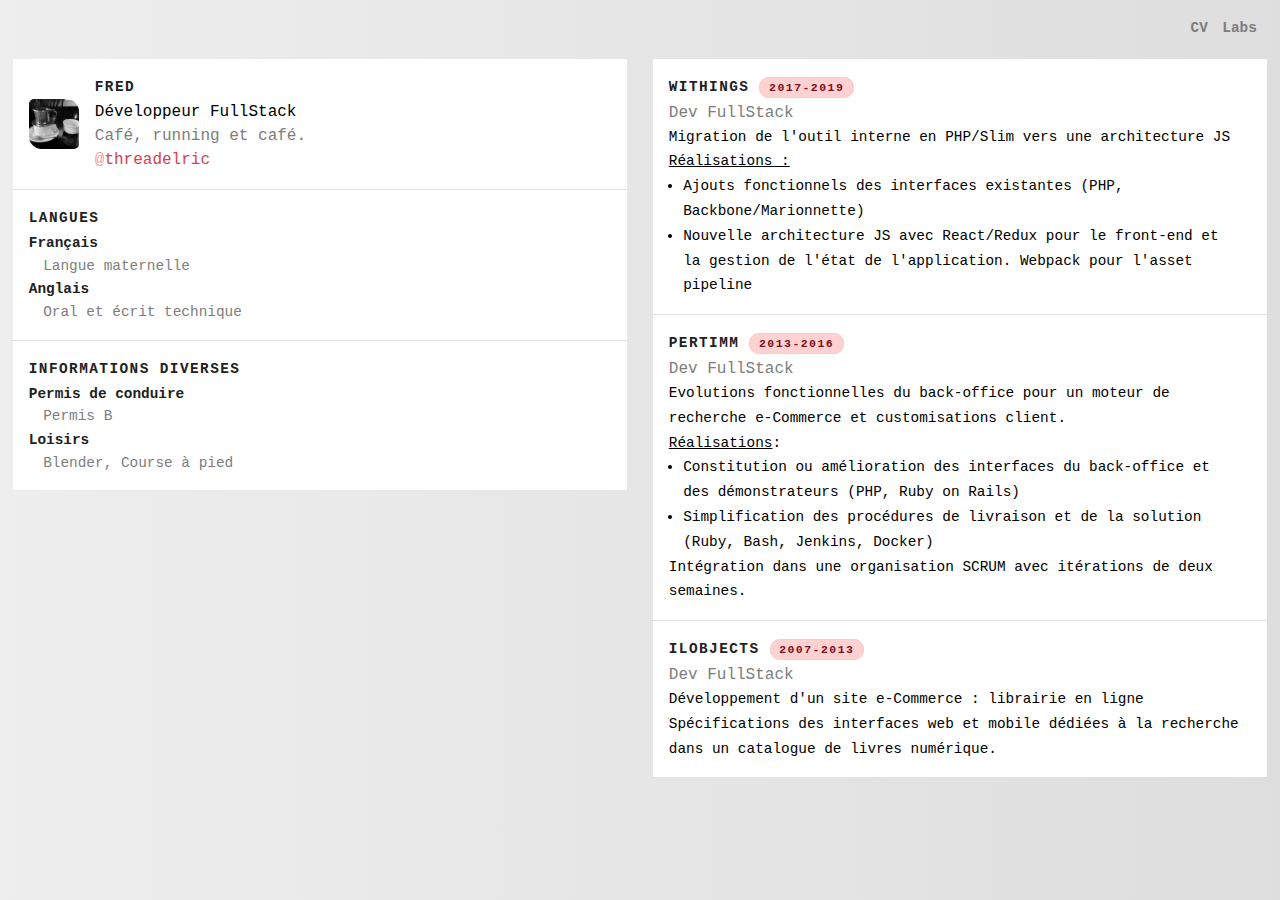
==== index.html @ 9aebbac9 "feat: display joke" ====
<!DOCTYPE html>
<html>

<head>
	<title></title>
	<meta name="viewport" content="width=device-width, initial-scale=1" />
	<link href="./assets/colors.css" rel="stylesheet" />
	<link href="./assets/main.css" rel="stylesheet" />
</head>

<body>
	<nav>
		<ul class="navigation">
			<li class="item right">
				<a class="link" href="./">CV</a>
			</li>
			<li class="item ">	
					<a class="link" href="./labs/index.html">Labs</a>
			</li>
		</ul>
	</nav>
	<main class="main cv">
		<div class="me">
			<section class="paper flex-row flex-center">
				<img class="image" src="assets/me@mobile.jpg" data-placeholder="A" />
				<div>
					<h1 class="header">Fred</h1>
					D&eacute;veloppeur FullStack
					<p class="description">Café, running et café.</p>
					<a href="https://github.com/ThreadElric" class="link" data-icon="@">threadelric</a>
				</div>
			</section>
			<input id="show-more-me" type="checkbox" class="show-more" />
			<label for="show-more-me" class="show-more-btn" data-text-show="Afficher" data-text-less="Cacher" /></label>
			<section class="paper">
				<h2 class="header">Langues</h2>
				<p class="description">
					<dl class="definitions">
						<dt class="definition">Fran&ccedil;ais</dt>
						<dd class="description">Langue maternelle</dd>
						<dt class="definition">Anglais</dt>
						<dd class="description">Oral et &eacute;crit technique</dd>
					</dl>
				</p>
			</section>
			<section class="paper">
				<h2 class="header">Informations diverses</h2>
				<p class="description">
					<dl class="definitions">
						<dt class="definition">Permis de conduire</dt>
						<dd class="description">Permis B</dd>
						<dt class="definition">Loisirs</dt>
						<dd class="description">Blender, Course &agrave; pied</dd>
					</dl>
				</p>
			</section>
		</div>
		<div class="experiences">
			<section class="paper">
				<h2 class="header">
					Withings <span class="pills">2017-2019</span>
				</h2>
				<span class="description">
					Dev FullStack
				</span>
				<div class="details">
					Migration de l&apos;outil interne en PHP/Slim vers une architecture JS
					<div>
						<u>R&eacute;alisations :</u>
						<ul class="list">
							<li>Ajouts fonctionnels des interfaces existantes (PHP, Backbone/Marionnette)</li>
							<li>Nouvelle architecture JS avec React/Redux pour le front-end et la gestion de l&apos;&eacute;tat de
								l&apos;application. Webpack pour l&apos;asset pipeline</li>
						</ul>
					</div>
				</div>

			</section>
			<section class="paper">

				<h2 class="header">
					Pertimm <span class="pills">2013-2016</span>
				</h2>
				<p class="description">
					Dev FullStack
				</p>
				<div class="details">
					Evolutions fonctionnelles du back-office pour un moteur de recherche e-Commerce et customisations client.
					<div>
						<u>R&eacute;alisations</u>:
						<ul class="list">
							<li>Constitution ou am&eacute;lioration des interfaces du back-office et des d&eacute;monstrateurs (PHP, Ruby on
								Rails)</li>
							<li>Simplification des proc&eacute;dures de livraison et de la solution (Ruby, Bash, Jenkins, Docker)</li>
						</ul>
						Int&eacute;gration dans une organisation SCRUM avec it&eacute;rations de deux semaines.
					</div>
				</div>

			</section>
			<section class="paper">

				<h2 class="header">
					ILObjects <span class="pills">2007-2013</span>
				</h2>
				<p class="description">
					Dev FullStack
				</p>
				<div class="details">
					D&eacute;veloppement d&apos;un site e-Commerce : librairie en ligne
					Sp&eacute;cifications des interfaces web et mobile d&eacute;di&eacute;es &agrave; la recherche dans un catalogue
					de livres num&eacute;rique.
				</div>

			</section>
		</div>
	</main>
</body>

</html>
---- assets/colors.css ----
:root {
    --red-100-color: hsl(360, 100%, 91%);
    --red-200-color: hsl(360, 82%, 89%);
    --red-300-color: hsl(360, 77%, 78%);
    --red-400-color: hsl(360, 71%, 66%);
    --red-500-color: hsl(356, 64%, 55%);
    --red-600-color: hsl(354, 67%, 44%);
    --red-700-color: hsl(352, 72%, 38%);
    --red-800-color: hsl(350, 79%, 28%);
    --red-900-color: hsl(348, 94%, 20%);  
    
    --grey-900-color: hsl(0, 0%, 13%);
    --grey-800-color: hsl(0, 0%, 23%);
    --grey-700-color: hsl(0, 0%, 32%);
    --grey-600-color: hsl(0, 0%, 38%);
    --grey-500-color: hsl(0, 0%, 49%);
    --grey-400-color: hsl(0, 0%, 62%);
    --grey-300-color: hsl(0, 0%, 69%);
    --grey-200-color: hsl(0, 0%, 81%);
    --grey-100-color: hsl(0, 0%, 88%);


    /* Palette 8
    
      // Primary
      --blue-vivid-050: #E6F6FF;
      --blue-vivid-100: #BAE3FF;
      --blue-vivid-200: #7CC4FA;
      --blue-vivid-300: #47A3F3;
      --blue-vivid-400: #2186EB;
      --blue-vivid-500: #0967D2;
      --blue-vivid-600: #0552B5;
      --blue-vivid-700: #03449E;
      --blue-vivid-800: #01337D;
      --blue-vivid-900: #002159;  
    
      // Neutrals
      "cool-grey-050": "#F5F7FA",
      "cool-grey-100": "#E4E7EB",
      "cool-grey-200": "#CBD2D9",
      "cool-grey-300": "#9AA5B1",
      "cool-grey-400": "#7B8794",
      "cool-grey-500": "#616E7C",
      "cool-grey-600": "#52606D",
      "cool-grey-700": "#3E4C59",
      "cool-grey-800": "#323F4B",
      "cool-grey-900": "#1F2933",  
    
      // Supporting
      "cyan-vivid-050": "#E1FCF8",
      "cyan-vivid-100": "#C1FEF6",
      "cyan-vivid-200": "#92FDF2",
      "cyan-vivid-300": "#62F4EB",
      "cyan-vivid-400": "#3AE7E1",
      "cyan-vivid-500": "#1CD4D4",
      "cyan-vivid-600": "#0FB5BA",
      "cyan-vivid-700": "#099AA4",
      "cyan-vivid-800": "#07818F",
      "cyan-vivid-900": "#05606E", 
    
      "orange-vivid-050": "#FFE8D9",
      "orange-vivid-100": "#FFD0B5",
      "orange-vivid-200": "#FFB088",
      "orange-vivid-300": "#FF9466",
      "orange-vivid-400": "#F9703E",
      "orange-vivid-500": "#F35627",
      "orange-vivid-600": "#DE3A11",
      "orange-vivid-700": "#C52707",
      "orange-vivid-800": "#AD1D07",
      "orange-vivid-900": "#841003",   
    
      
    
      "yellow-vivid-050": "#FFFBEA",
      "yellow-vivid-100": "#FFF3C4",
      "yellow-vivid-200": "#FCE588",
      "yellow-vivid-300": "#FADB5F",
      "yellow-vivid-400": "#F7C948",
      "yellow-vivid-500": "#F0B429",
      "yellow-vivid-600": "#DE911D",
      "yellow-vivid-700": "#CB6E17",
      "yellow-vivid-800": "#B44D12",
      "yellow-vivid-900": "#8D2B0B",  
    } */
    

}
---- assets/main.css ----
/* reset */
html {
    box-sizing: border-box;
}

*,
*::before,
*::after {
    margin: 0;
    padding: 0;
    box-sizing: inherit;
}

/* body */

body {
    background-color: var(--grey-100-color);;
    font-family: 'Courier New', Courier, monospace;
    line-height: 1.55em;
    font-size: 16px;

    background-image: linear-gradient(to left, #dedede, #eee);
}

/* utils */

.flex-row {
    display: flex;
    flex-direction: row;
}

.flex-col {
    display: flex;
    flex-direction: column;
}

.flex-center {
    display: flex;
    align-items: center;
}

.flex-1-0 {
    flex-grow: 1;
    flex-shrink: 1;
}

.flex-50_50w {
    flex-basis: 50%;
}


/* Paper */

.paper {
    background-color: hsl( 0, 0%, 100%);
    padding: 1em;
    border: 0;
}

.paper ~ .paper {
    border-top: 1px solid var(--grey-100-color);
}

.paper.full-width {
    margin: 0;
    border-radius: 0;
    width: 100%;
}

.paper .header {
    color: var(--grey-900-color);
    font-size: 0.9em;
    font-weight: bold;
    text-transform: uppercase;
    letter-spacing: 0.1em;
}

.pills {
    border-radius: 10px;
    border: 1px solid var(--red-200-color);
    background-color: var(--red-100-color);
    color: var(--red-800-color);
    padding: 0.25em 0.75em;
    font-size: 0.8em;
    text-transform: uppercase;
}

.paper .description {
    color: var(--grey-500-color);

    font-size: inherit;
    font-weight: normal;

    line-height: 1.5;

    display: block;
}

.paper .image {
    border-radius: 10% 25%;
    
    height: 50px;
    width: 50px;
    
    margin: 0 1em 0 0;
    
    object-fit: cover;
    
    filter: grayscale(1);

    transition: filter 0.5s;
}

.paper .image:hover{
    filter: none;
}

.paper .link {
    color: var(--red-500-color);
    text-decoration: none;
    /*display: block;*/
}

.paper .link::before {
    content: attr(data-icon);
    text-transform: bold;
    font-size: 0.9;
    color: var(--red-300-color);
}

.paper .details {
    font-size: 0.9em;
}

.show-more {
    display: none;
}

.show-more-btn {
    display: none;
}


/* NAVIGATION */
.navigation {
    display: flex;
    margin: 1em;
    color: var(--grey-500-color);
}

.navigation .item{
    display: inline-block;
    margin: 0 0.5em;
    font-weight: bold;
    font-size: 0.9em;
    border-bottom: 2px solid transparent;
}

.navigation .item .link{
    color: inherit;
    text-decoration: none;
}

.navigation .item:hover, 
.navigation .item.selected,
.navigation .item:target{
    color: var(--red-400-color);
    border-bottom: 2px solid var(--red-400-color);
}

.navigation .right{
    margin-left: auto;
}

/* END NAVIGATION */

.list {
    margin: 0 1em;
}

.definitions {
    font-size: 0.9em;
}

.definitions .definition {
    color: var(--grey-900-color);
    font-weight: bold;
}

.definitions .description {
    margin-left: 1em;
}

.main {
    margin-bottom: 3em;
}

@media only screen and (max-width:480px){
    .navigation{
        flex-wrap: wrap;
        justify-content: center;
    }
    
    .navigation .item{
        padding-top: 0;
        padding-bottom: 1em;
    }

    .navigation .item:nth-of-type(1){
        flex-basis: 100%;
        flex-grow: 0;
        flex-shrink: 0;
        text-align: center;
        padding: 0.5em;
    }

    .navigation .right{
        margin: 0;
    }
}

@media only screen and (max-width:720px){
    .me {
        border-bottom: 1px solid var(--grey-200-color);
    }

    .show-more-btn {
        background-color: hsl( 0, 0%, 100%);
        padding: 1em;
        text-align: center;
        display: block;
        position: relative;
    }

    .show-more-btn::before{
        content: attr(data-text-show);
    }

    .show-more:checked + .show-more-btn::before{
        content: attr(data-text-less);
    }

    .show-more ~ .paper {
        display: none;
    }
    .show-more:checked ~ .paper {
        display: block;   
    }

}

/* large */

@media only screen and (min-width:720px){
    main {
        display: flex;
        flex-wrap: wrap;
    }
    .me, .experiences{
        margin: 0 1%;
        flex-basis: 48%;
    }
}

@media only print {
    .navigation {
        display: none;
    }

    .me .image {
        display: none;
    }

    .cv {
        display: flex;
        flex-direction: column;

        max-width: 90%;
        margin: auto;
    }

    body {
        background-color: transparent;
    }

    .description.joke {
        visibility: hidden;
    }
}
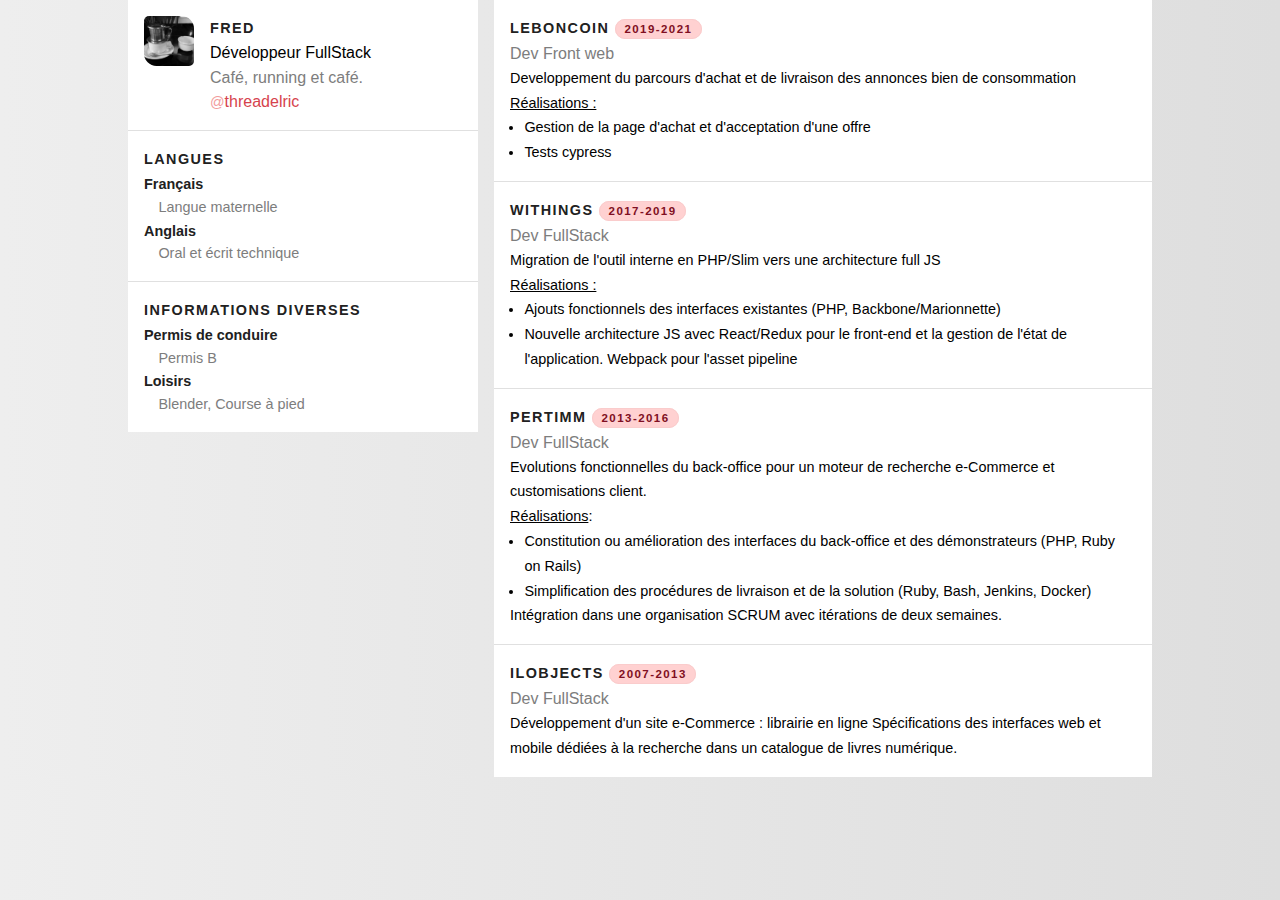
==== commit 2079687f: "[core] remove useless files and use style main" ====
--- a/index.html
+++ b/index.html
@@ -2,26 +2,44 @@
 <html>
 
 <head>
-	<title></title>
+	<title>ThreadElric's page</title>
 	<meta name="viewport" content="width=device-width, initial-scale=1" />
-	<link href="./assets/colors.css" rel="stylesheet" />
+	<style>
+		:root {
+			--page-max-width: 1024px;
+			--padding-0-5: 0.5rem;
+			--padding-1: 1rem;
+			--padding-1-5: 1.5rem;
+			
+			/* COLORS */
+			--red-100-color: hsl(360, 100%, 91%);
+		    --red-200-color: hsl(360, 82%, 89%);
+    		--red-300-color: hsl(360, 77%, 78%);
+    		--red-400-color: hsl(360, 71%, 66%);
+    		--red-500-color: hsl(356, 64%, 55%);
+    		--red-600-color: hsl(354, 67%, 44%);
+    		--red-700-color: hsl(352, 72%, 38%);
+    		--red-800-color: hsl(350, 79%, 28%);
+    		--red-900-color: hsl(348, 94%, 20%);  
+    
+    		--grey-900-color: hsl(0, 0%, 13%);
+    		--grey-800-color: hsl(0, 0%, 23%);
+    		--grey-700-color: hsl(0, 0%, 32%);
+    		--grey-600-color: hsl(0, 0%, 38%);
+    		--grey-500-color: hsl(0, 0%, 49%);
+    		--grey-400-color: hsl(0, 0%, 62%);
+    		--grey-300-color: hsl(0, 0%, 69%);
+    		--grey-200-color: hsl(0, 0%, 81%);
+    		--grey-100-color: hsl(0, 0%, 88%);
+		}
+	</style>
 	<link href="./assets/main.css" rel="stylesheet" />
 </head>
 
 <body>
-	<nav>
-		<ul class="navigation">
-			<li class="item right">
-				<a class="link" href="./">CV</a>
-			</li>
-			<li class="item ">	
-					<a class="link" href="./labs/index.html">Labs</a>
-			</li>
-		</ul>
-	</nav>
 	<main class="main cv">
 		<div class="me">
-			<section class="paper flex-row flex-center">
+			<section class="paper flex-row">
 				<img class="image" src="assets/me@mobile.jpg" data-placeholder="A" />
 				<div>
 					<h1 class="header">Fred</h1>
@@ -58,13 +76,32 @@
 		<div class="experiences">
 			<section class="paper">
 				<h2 class="header">
+					leboncoin <span class="pills">2019-2021</span>
+				</h2>
+				<span class="description">
+					Dev Front web
+				</span>
+				<div class="details">
+					Developpement du parcours d'achat et de livraison des annonces bien de consommation
+					<div>
+						<u>R&eacute;alisations :</u>
+						<ul class="list">
+							<li>Gestion de la page d'achat et d'acceptation d'une offre</li>
+							<li>Tests cypress</li>
+						</ul>
+					</div>
+				</div>
+
+			</section>
+			<section class="paper">
+				<h2 class="header">
 					Withings <span class="pills">2017-2019</span>
 				</h2>
 				<span class="description">
 					Dev FullStack
 				</span>
 				<div class="details">
-					Migration de l&apos;outil interne en PHP/Slim vers une architecture JS
+					Migration de l&apos;outil interne en PHP/Slim vers une architecture full JS
 					<div>
 						<u>R&eacute;alisations :</u>
 						<ul class="list">
@@ -74,10 +111,8 @@
 						</ul>
 					</div>
 				</div>
-
 			</section>
 			<section class="paper">
-
 				<h2 class="header">
 					Pertimm <span class="pills">2013-2016</span>
 				</h2>
@@ -99,7 +134,6 @@
 
 			</section>
 			<section class="paper">
-
 				<h2 class="header">
 					ILObjects <span class="pills">2007-2013</span>
 				</h2>
--- a/assets/main.css
+++ b/assets/main.css
@@ -14,8 +14,8 @@
 /* body */
 
 body {
-    background-color: var(--grey-100-color);;
-    font-family: 'Courier New', Courier, monospace;
+    background-color: var(--grey-100-color);
+    font-family: sans-serif;
     line-height: 1.55em;
     font-size: 16px;
 
@@ -124,7 +124,7 @@
 .paper .link::before {
     content: attr(data-icon);
     text-transform: bold;
-    font-size: 0.9;
+    font-size: 0.9em;
     color: var(--red-300-color);
 }
 
@@ -192,7 +192,10 @@
 }
 
 .main {
-    margin-bottom: 3em;
+    margin: 0 auto;
+    padding: 0 var(--padding-1);
+    width: 100%;
+    max-width: calc(var(--page-max-width) + var(--padding-1) * 2);
 }
 
 @media only screen and (max-width:480px){
@@ -207,9 +210,7 @@
     }
 
     .navigation .item:nth-of-type(1){
-        flex-basis: 100%;
-        flex-grow: 0;
-        flex-shrink: 0;
+        flex: 0 0 100%;
         text-align: center;
         padding: 0.5em;
     }
@@ -255,10 +256,13 @@
     main {
         display: flex;
         flex-wrap: wrap;
-    }
-    .me, .experiences{
-        margin: 0 1%;
-        flex-basis: 48%;
+        gap: var(--padding-1);
+    }
+    .me {
+        flex-basis: 350px;
+    } 
+    .experiences{
+        flex: 1;
     }
 }
 
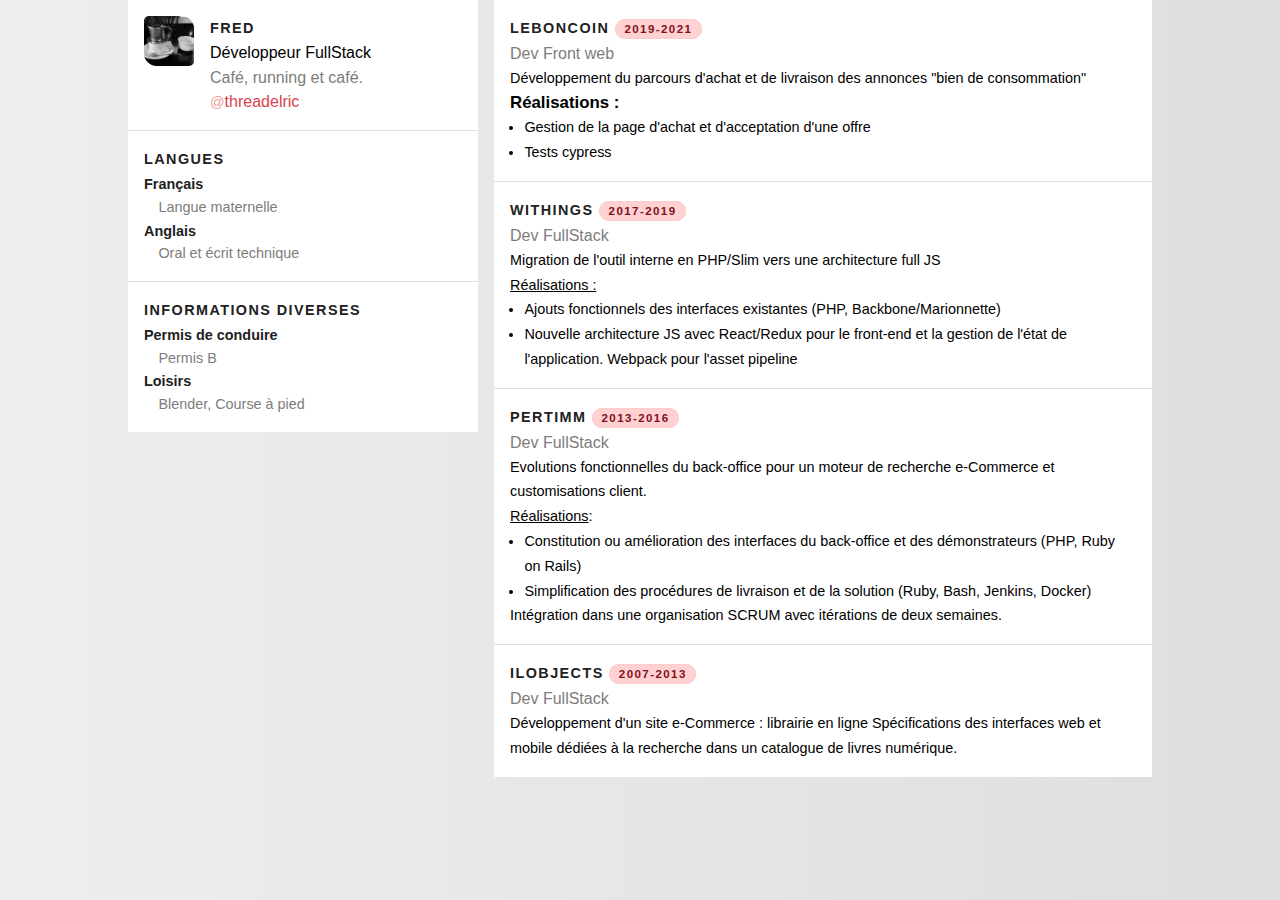
==== commit d970d635: "[core] little tweaks" ====
--- a/index.html
+++ b/index.html
@@ -78,28 +78,27 @@
 				<h2 class="header">
 					leboncoin <span class="pills">2019-2021</span>
 				</h2>
-				<span class="description">
+				<p class="description">
 					Dev Front web
-				</span>
+				</p>
 				<div class="details">
-					Developpement du parcours d'achat et de livraison des annonces bien de consommation
+					Développement du parcours d'achat et de livraison des annonces "bien de consommation"
 					<div>
-						<u>R&eacute;alisations :</u>
+						<h3>R&eacute;alisations :</h3>
 						<ul class="list">
 							<li>Gestion de la page d'achat et d'acceptation d'une offre</li>
 							<li>Tests cypress</li>
 						</ul>
 					</div>
 				</div>
-
 			</section>
 			<section class="paper">
 				<h2 class="header">
 					Withings <span class="pills">2017-2019</span>
 				</h2>
-				<span class="description">
+				<p class="description">
 					Dev FullStack
-				</span>
+				</p>
 				<div class="details">
 					Migration de l&apos;outil interne en PHP/Slim vers une architecture full JS
 					<div>
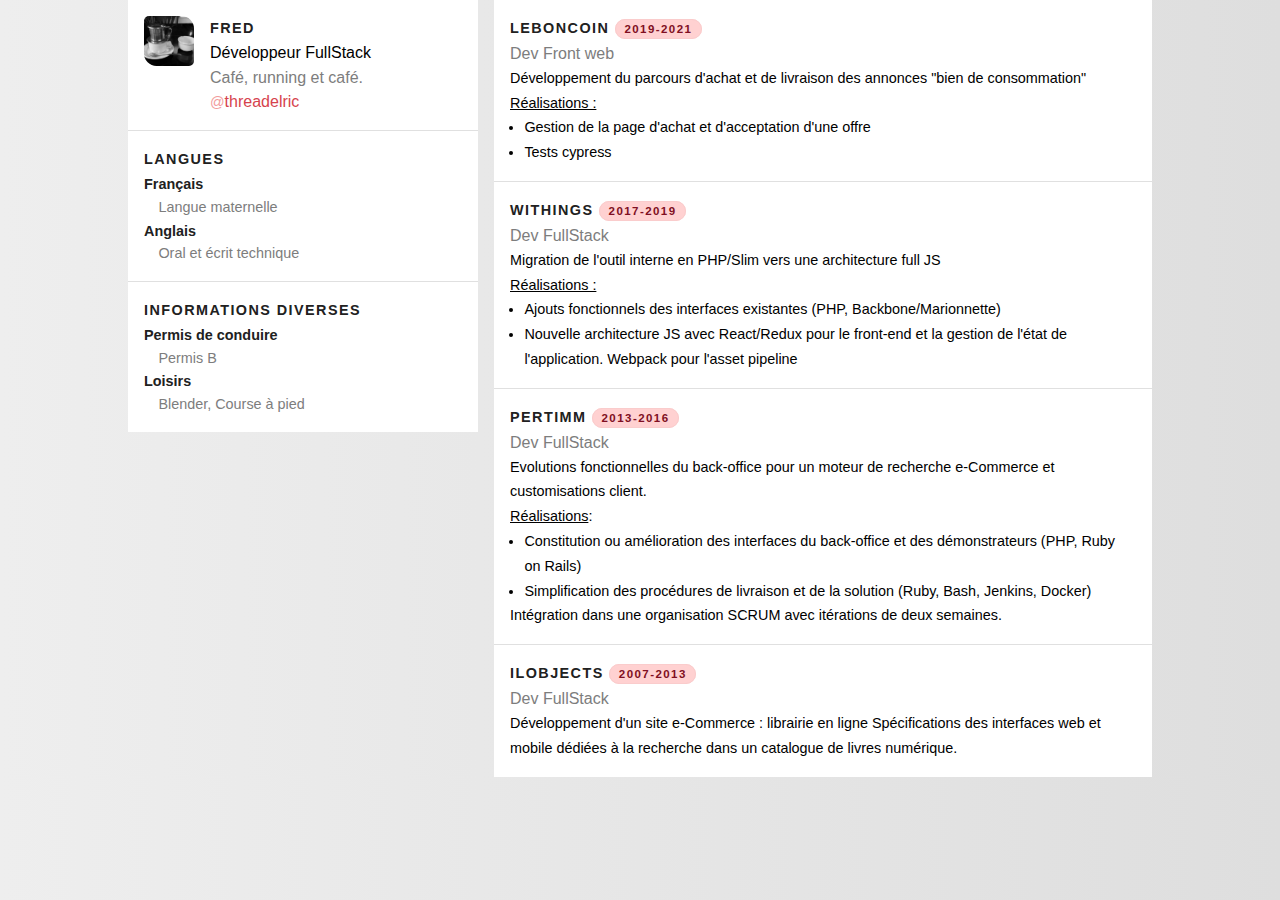
==== commit 55b9937b: "[fix] remove modifications about main class" ====
--- a/index.html
+++ b/index.html
@@ -84,7 +84,7 @@
 				<div class="details">
 					Développement du parcours d'achat et de livraison des annonces "bien de consommation"
 					<div>
-						<h3>R&eacute;alisations :</h3>
+						<u>R&eacute;alisations :</u>
 						<ul class="list">
 							<li>Gestion de la page d'achat et d'acceptation d'une offre</li>
 							<li>Tests cypress</li>
--- a/assets/main.css
+++ b/assets/main.css
@@ -253,7 +253,7 @@
 /* large */
 
 @media only screen and (min-width:720px){
-    main {
+    .cv {
         display: flex;
         flex-wrap: wrap;
         gap: var(--padding-1);
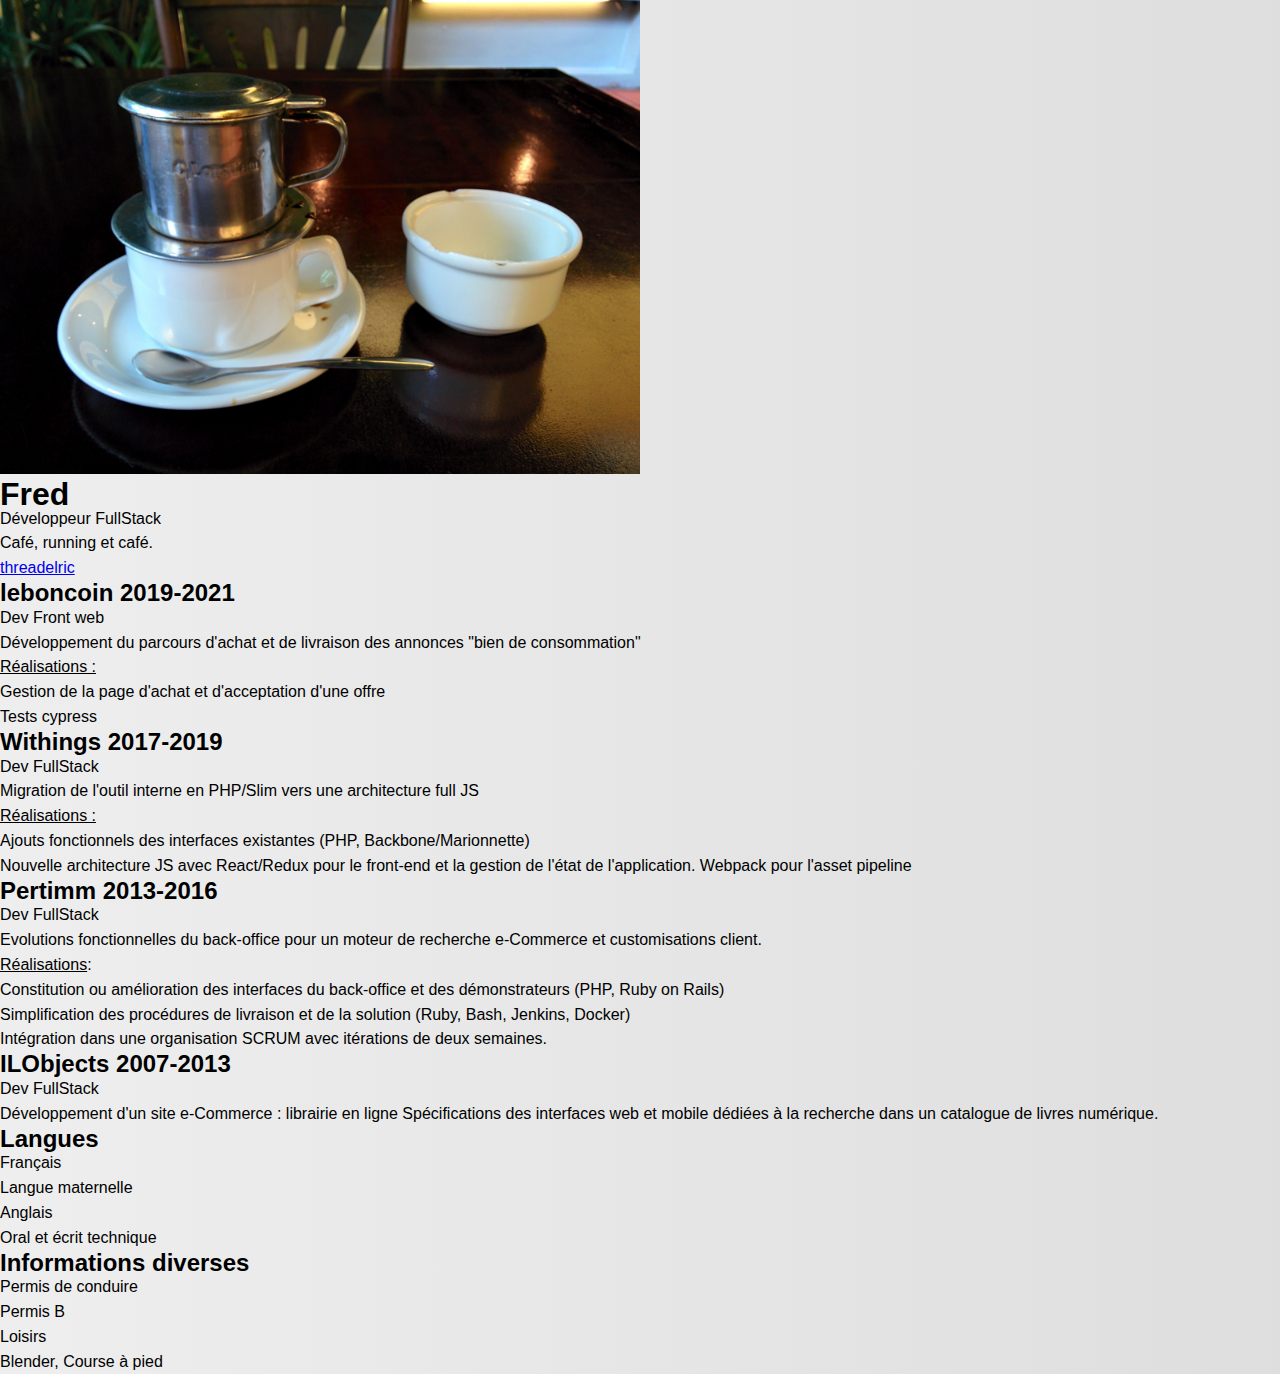
==== commit fc73df62: "[core] reset all classes" ====
--- a/index.html
+++ b/index.html
@@ -1,8 +1,9 @@
 <!DOCTYPE html>
-<html>
+<html lang="fr">
 
 <head>
 	<title>ThreadElric's page</title>
+	<meta charset="UTF-8">
 	<meta name="viewport" content="width=device-width, initial-scale=1" />
 	<style>
 		:root {
@@ -10,143 +11,142 @@
 			--padding-0-5: 0.5rem;
 			--padding-1: 1rem;
 			--padding-1-5: 1.5rem;
-			
+
 			/* COLORS */
 			--red-100-color: hsl(360, 100%, 91%);
-		    --red-200-color: hsl(360, 82%, 89%);
-    		--red-300-color: hsl(360, 77%, 78%);
-    		--red-400-color: hsl(360, 71%, 66%);
-    		--red-500-color: hsl(356, 64%, 55%);
-    		--red-600-color: hsl(354, 67%, 44%);
-    		--red-700-color: hsl(352, 72%, 38%);
-    		--red-800-color: hsl(350, 79%, 28%);
-    		--red-900-color: hsl(348, 94%, 20%);  
-    
-    		--grey-900-color: hsl(0, 0%, 13%);
-    		--grey-800-color: hsl(0, 0%, 23%);
-    		--grey-700-color: hsl(0, 0%, 32%);
-    		--grey-600-color: hsl(0, 0%, 38%);
-    		--grey-500-color: hsl(0, 0%, 49%);
-    		--grey-400-color: hsl(0, 0%, 62%);
-    		--grey-300-color: hsl(0, 0%, 69%);
-    		--grey-200-color: hsl(0, 0%, 81%);
-    		--grey-100-color: hsl(0, 0%, 88%);
+			--red-200-color: hsl(360, 82%, 89%);
+			--red-300-color: hsl(360, 77%, 78%);
+			--red-400-color: hsl(360, 71%, 66%);
+			--red-500-color: hsl(356, 64%, 55%);
+			--red-600-color: hsl(354, 67%, 44%);
+			--red-700-color: hsl(352, 72%, 38%);
+			--red-800-color: hsl(350, 79%, 28%);
+			--red-900-color: hsl(348, 94%, 20%);
+
+			--grey-900-color: hsl(0, 0%, 13%);
+			--grey-800-color: hsl(0, 0%, 23%);
+			--grey-700-color: hsl(0, 0%, 32%);
+			--grey-600-color: hsl(0, 0%, 38%);
+			--grey-500-color: hsl(0, 0%, 49%);
+			--grey-400-color: hsl(0, 0%, 62%);
+			--grey-300-color: hsl(0, 0%, 69%);
+			--grey-200-color: hsl(0, 0%, 81%);
+			--grey-100-color: hsl(0, 0%, 88%);
 		}
 	</style>
 	<link href="./assets/main.css" rel="stylesheet" />
 </head>
 
 <body>
-	<main class="main cv">
-		<div class="me">
-			<section class="paper flex-row">
-				<img class="image" src="assets/me@mobile.jpg" data-placeholder="A" />
+	<main>
+
+		<section>
+			<img alt="" src="assets/me@mobile.jpg" data-placeholder="A" />
+			<div>
+				<h1>Fred</h1>
+				Développeur FullStack
+				<p>Café, running et café.</p>
+				<a href="https://github.com/ThreadElric">threadelric</a>
+			</div>
+		</section>
+
+		<section>
+			<h2>
+				leboncoin <span>2019-2021</span>
+			</h2>
+			<p>
+				Dev Front web
+			</p>
+			<div>
+				Développement du parcours d'achat et de livraison des annonces "bien de consommation"
 				<div>
-					<h1 class="header">Fred</h1>
-					D&eacute;veloppeur FullStack
-					<p class="description">Café, running et café.</p>
-					<a href="https://github.com/ThreadElric" class="link" data-icon="@">threadelric</a>
+					<u>Réalisations :</u>
+					<ul>
+						<li>Gestion de la page d'achat et d'acceptation d'une offre</li>
+						<li>Tests cypress</li>
+					</ul>
 				</div>
-			</section>
-			<input id="show-more-me" type="checkbox" class="show-more" />
-			<label for="show-more-me" class="show-more-btn" data-text-show="Afficher" data-text-less="Cacher" /></label>
-			<section class="paper">
-				<h2 class="header">Langues</h2>
-				<p class="description">
-					<dl class="definitions">
-						<dt class="definition">Fran&ccedil;ais</dt>
-						<dd class="description">Langue maternelle</dd>
-						<dt class="definition">Anglais</dt>
-						<dd class="description">Oral et &eacute;crit technique</dd>
-					</dl>
-				</p>
-			</section>
-			<section class="paper">
-				<h2 class="header">Informations diverses</h2>
-				<p class="description">
-					<dl class="definitions">
-						<dt class="definition">Permis de conduire</dt>
-						<dd class="description">Permis B</dd>
-						<dt class="definition">Loisirs</dt>
-						<dd class="description">Blender, Course &agrave; pied</dd>
-					</dl>
-				</p>
-			</section>
-		</div>
-		<div class="experiences">
-			<section class="paper">
-				<h2 class="header">
-					leboncoin <span class="pills">2019-2021</span>
-				</h2>
-				<p class="description">
-					Dev Front web
-				</p>
-				<div class="details">
-					Développement du parcours d'achat et de livraison des annonces "bien de consommation"
-					<div>
-						<u>R&eacute;alisations :</u>
-						<ul class="list">
-							<li>Gestion de la page d'achat et d'acceptation d'une offre</li>
-							<li>Tests cypress</li>
-						</ul>
-					</div>
+			</div>
+		</section>
+		<section>
+			<h2>
+				Withings <span>2017-2019</span>
+			</h2>
+			<p>
+				Dev FullStack
+			</p>
+			<div>
+				Migration de l'outil interne en PHP/Slim vers une architecture full JS
+				<div>
+					<u>R&eacute;alisations :</u>
+					<ul>
+						<li>Ajouts fonctionnels des interfaces existantes (PHP, Backbone/Marionnette)</li>
+						<li>Nouvelle architecture JS avec React/Redux pour le front-end et la gestion de
+							l'état de l'application. Webpack pour l'asset pipeline</li>
+					</ul>
 				</div>
-			</section>
-			<section class="paper">
-				<h2 class="header">
-					Withings <span class="pills">2017-2019</span>
-				</h2>
-				<p class="description">
-					Dev FullStack
-				</p>
-				<div class="details">
-					Migration de l&apos;outil interne en PHP/Slim vers une architecture full JS
-					<div>
-						<u>R&eacute;alisations :</u>
-						<ul class="list">
-							<li>Ajouts fonctionnels des interfaces existantes (PHP, Backbone/Marionnette)</li>
-							<li>Nouvelle architecture JS avec React/Redux pour le front-end et la gestion de l&apos;&eacute;tat de
-								l&apos;application. Webpack pour l&apos;asset pipeline</li>
-						</ul>
-					</div>
+			</div>
+		</section>
+		<section>
+			<h2>
+				Pertimm <span>2013-2016</span>
+			</h2>
+			<p>
+				Dev FullStack
+			</p>
+			<div>
+				Evolutions fonctionnelles du back-office pour un moteur de recherche e-Commerce et customisations
+				client.
+				<div>
+					<u>Réalisations</u>:
+					<ul>
+						<li>Constitution ou amélioration des interfaces du back-office et des
+							démonstrateurs (PHP, Ruby on
+							Rails)</li>
+						<li>Simplification des procédures de livraison et de la solution (Ruby, Bash,
+							Jenkins, Docker)</li>
+					</ul>
+					Intégration dans une organisation SCRUM avec itérations de deux semaines.
 				</div>
-			</section>
-			<section class="paper">
-				<h2 class="header">
-					Pertimm <span class="pills">2013-2016</span>
-				</h2>
-				<p class="description">
-					Dev FullStack
-				</p>
-				<div class="details">
-					Evolutions fonctionnelles du back-office pour un moteur de recherche e-Commerce et customisations client.
-					<div>
-						<u>R&eacute;alisations</u>:
-						<ul class="list">
-							<li>Constitution ou am&eacute;lioration des interfaces du back-office et des d&eacute;monstrateurs (PHP, Ruby on
-								Rails)</li>
-							<li>Simplification des proc&eacute;dures de livraison et de la solution (Ruby, Bash, Jenkins, Docker)</li>
-						</ul>
-						Int&eacute;gration dans une organisation SCRUM avec it&eacute;rations de deux semaines.
-					</div>
-				</div>
+			</div>
+		</section>
+		<section>
+			<h2>
+				ILObjects <span>2007-2013</span>
+			</h2>
+			<p>
+				Dev FullStack
+			</p>
+			<div>
+				Développement d&apos;un site e-Commerce : librairie en ligne
+				Spécifications des interfaces web et mobile dédiées à la recherche dans
+				un catalogue de livres numérique.
+			</div>
+		</section>
 
-			</section>
-			<section class="paper">
-				<h2 class="header">
-					ILObjects <span class="pills">2007-2013</span>
-				</h2>
-				<p class="description">
-					Dev FullStack
-				</p>
-				<div class="details">
-					D&eacute;veloppement d&apos;un site e-Commerce : librairie en ligne
-					Sp&eacute;cifications des interfaces web et mobile d&eacute;di&eacute;es &agrave; la recherche dans un catalogue
-					de livres num&eacute;rique.
-				</div>
+		<section>
+			<h2>Langues</h2>
+			<p>
+			<dl>
+				<dt>Français</dt>
+				<dd>Langue maternelle</dd>
+				<dt>Anglais</dt>
+				<dd>Oral et écrit technique</dd>
+			</dl>
+			</p>
+		</section>
+		<section>
+			<h2>Informations diverses</h2>
+			<p>
+			<dl>
+				<dt>Permis de conduire</dt>
+				<dd>Permis B</dd>
+				<dt>Loisirs</dt>
+				<dd>Blender, Course à pied</dd>
+			</dl>
+			</p>
+		</section>
 
-			</section>
-		</div>
 	</main>
 </body>
 
--- a/assets/main.css
+++ b/assets/main.css
@@ -1,293 +1,222 @@
 /* reset */
 html {
-    box-sizing: border-box;
+  box-sizing: border-box;
 }
 
 *,
 *::before,
 *::after {
+  margin: 0;
+  padding: 0;
+  box-sizing: inherit;
+}
+
+/* body */
+
+body {
+  background-color: var(--grey-100-color);
+  font-family: sans-serif;
+  line-height: 1.55em;
+  font-size: 16px;
+
+  background-image: linear-gradient(to left, #dedede, #eee);
+}
+
+/* utils */
+
+.row {
+  display: flex;
+  flex-direction: row;
+  gap: var(--padding-1);
+}
+
+/* pills */
+.pills {
+  border-radius: 10px;
+  border: 1px solid var(--red-200-color);
+  background-color: var(--red-100-color);
+  color: var(--red-800-color);
+  padding: 0.25em 0.75em;
+  font-size: 0.8em;
+  text-transform: uppercase;
+  vertical-align: top;
+}
+
+/* Link */
+.link {
+  color: var(--red-500-color);
+  text-decoration: none;
+  /*display: block;*/
+}
+
+.link::before {
+  content: attr(data-icon);
+  text-transform: bold;
+  font-size: 0.9em;
+  color: var(--red-300-color);
+}
+
+/* Paper */
+
+.paper {
+  background-color: hsl(0, 0%, 100%);
+  padding: 1em;
+  border: 0;
+  border-top: 1px solid var(--grey-100-color);
+}
+
+.paper.full-width {
+  margin: 0;
+  border-radius: 0;
+  width: 100%;
+}
+
+.paper>.header {
+  color: var(--grey-900-color);
+  font-size: 0.9em;
+  font-weight: bold;
+  text-transform: uppercase;
+  letter-spacing: 0.1em;
+}
+
+.paper>.description {
+  color: var(--grey-500-color);
+
+  font-size: inherit;
+  font-weight: normal;
+
+  line-height: 1.5;
+
+  display: block;
+}
+
+.paper>.details {
+  font-size: 0.9em;
+}
+
+/* NAVIGATION */
+.navigation {
+  display: flex;
+  margin: 1em;
+  color: var(--grey-500-color);
+}
+
+.navigation .item {
+  display: inline-block;
+  margin: 0 0.5em;
+  font-weight: bold;
+  font-size: 0.9em;
+  border-bottom: 2px solid transparent;
+}
+
+.navigation .item .link {
+  color: inherit;
+  text-decoration: none;
+}
+
+.navigation .item:hover,
+.navigation .item.selected,
+.navigation .item:target {
+  color: var(--red-400-color);
+  border-bottom: 2px solid var(--red-400-color);
+}
+
+.navigation .right {
+  margin-left: auto;
+}
+
+/* END NAVIGATION */
+
+.list {
+  margin: 0 1em;
+}
+
+.definitions {
+  font-size: 0.9em;
+}
+
+.definitions .definition {
+  color: var(--grey-900-color);
+  font-weight: bold;
+}
+
+.definitions .description {
+  margin-left: 1em;
+}
+
+.main {
+  margin: 0 auto;
+  padding: 0 var(--padding-1);
+  width: 100%;
+  max-width: calc(var(--page-max-width) + var(--padding-1) * 2);
+}
+
+.me {
+  background-color: transparent;
+  margin: var(--padding-1-5) 0;
+}
+
+.me>.image {
+  border-radius: 10% 25%;
+
+  height: 50px;
+  width: 50px;
+
+  object-fit: cover;
+  object-position: center center;
+
+  filter: grayscale(1);
+  transition: filter 0.5s;
+}
+
+.me>.image:hover {
+  filter: none;
+}
+
+@media only screen and (max-width:480px) {
+  .navigation {
+    flex-wrap: wrap;
+    justify-content: center;
+  }
+
+  .navigation .item {
+    padding-top: 0;
+    padding-bottom: 1em;
+  }
+
+  .navigation .item:nth-of-type(1) {
+    flex: 0 0 100%;
+    text-align: center;
+    padding: 0.5em;
+  }
+
+  .navigation .right {
     margin: 0;
-    padding: 0;
-    box-sizing: inherit;
-}
-
-/* body */
-
-body {
-    background-color: var(--grey-100-color);
-    font-family: sans-serif;
-    line-height: 1.55em;
-    font-size: 16px;
-
-    background-image: linear-gradient(to left, #dedede, #eee);
-}
-
-/* utils */
-
-.flex-row {
-    display: flex;
-    flex-direction: row;
-}
-
-.flex-col {
+  }
+}
+
+@media only print {
+  .navigation {
+    display: none;
+  }
+
+  .me .image {
+    display: none;
+  }
+
+  .cv {
     display: flex;
     flex-direction: column;
-}
-
-.flex-center {
-    display: flex;
-    align-items: center;
-}
-
-.flex-1-0 {
-    flex-grow: 1;
-    flex-shrink: 1;
-}
-
-.flex-50_50w {
-    flex-basis: 50%;
-}
-
-
-/* Paper */
-
-.paper {
-    background-color: hsl( 0, 0%, 100%);
-    padding: 1em;
-    border: 0;
-}
-
-.paper ~ .paper {
-    border-top: 1px solid var(--grey-100-color);
-}
-
-.paper.full-width {
-    margin: 0;
-    border-radius: 0;
-    width: 100%;
-}
-
-.paper .header {
-    color: var(--grey-900-color);
-    font-size: 0.9em;
-    font-weight: bold;
-    text-transform: uppercase;
-    letter-spacing: 0.1em;
-}
-
-.pills {
-    border-radius: 10px;
-    border: 1px solid var(--red-200-color);
-    background-color: var(--red-100-color);
-    color: var(--red-800-color);
-    padding: 0.25em 0.75em;
-    font-size: 0.8em;
-    text-transform: uppercase;
-}
-
-.paper .description {
-    color: var(--grey-500-color);
-
-    font-size: inherit;
-    font-weight: normal;
-
-    line-height: 1.5;
-
-    display: block;
-}
-
-.paper .image {
-    border-radius: 10% 25%;
-    
-    height: 50px;
-    width: 50px;
-    
-    margin: 0 1em 0 0;
-    
-    object-fit: cover;
-    
-    filter: grayscale(1);
-
-    transition: filter 0.5s;
-}
-
-.paper .image:hover{
-    filter: none;
-}
-
-.paper .link {
-    color: var(--red-500-color);
-    text-decoration: none;
-    /*display: block;*/
-}
-
-.paper .link::before {
-    content: attr(data-icon);
-    text-transform: bold;
-    font-size: 0.9em;
-    color: var(--red-300-color);
-}
-
-.paper .details {
-    font-size: 0.9em;
-}
-
-.show-more {
-    display: none;
-}
-
-.show-more-btn {
-    display: none;
-}
-
-
-/* NAVIGATION */
-.navigation {
-    display: flex;
-    margin: 1em;
-    color: var(--grey-500-color);
-}
-
-.navigation .item{
-    display: inline-block;
-    margin: 0 0.5em;
-    font-weight: bold;
-    font-size: 0.9em;
-    border-bottom: 2px solid transparent;
-}
-
-.navigation .item .link{
-    color: inherit;
-    text-decoration: none;
-}
-
-.navigation .item:hover, 
-.navigation .item.selected,
-.navigation .item:target{
-    color: var(--red-400-color);
-    border-bottom: 2px solid var(--red-400-color);
-}
-
-.navigation .right{
-    margin-left: auto;
-}
-
-/* END NAVIGATION */
-
-.list {
-    margin: 0 1em;
-}
-
-.definitions {
-    font-size: 0.9em;
-}
-
-.definitions .definition {
-    color: var(--grey-900-color);
-    font-weight: bold;
-}
-
-.definitions .description {
-    margin-left: 1em;
-}
-
-.main {
-    margin: 0 auto;
-    padding: 0 var(--padding-1);
-    width: 100%;
-    max-width: calc(var(--page-max-width) + var(--padding-1) * 2);
-}
-
-@media only screen and (max-width:480px){
-    .navigation{
-        flex-wrap: wrap;
-        justify-content: center;
-    }
-    
-    .navigation .item{
-        padding-top: 0;
-        padding-bottom: 1em;
-    }
-
-    .navigation .item:nth-of-type(1){
-        flex: 0 0 100%;
-        text-align: center;
-        padding: 0.5em;
-    }
-
-    .navigation .right{
-        margin: 0;
-    }
-}
-
-@media only screen and (max-width:720px){
-    .me {
-        border-bottom: 1px solid var(--grey-200-color);
-    }
-
-    .show-more-btn {
-        background-color: hsl( 0, 0%, 100%);
-        padding: 1em;
-        text-align: center;
-        display: block;
-        position: relative;
-    }
-
-    .show-more-btn::before{
-        content: attr(data-text-show);
-    }
-
-    .show-more:checked + .show-more-btn::before{
-        content: attr(data-text-less);
-    }
-
-    .show-more ~ .paper {
-        display: none;
-    }
-    .show-more:checked ~ .paper {
-        display: block;   
-    }
-
-}
-
-/* large */
-
-@media only screen and (min-width:720px){
-    .cv {
-        display: flex;
-        flex-wrap: wrap;
-        gap: var(--padding-1);
-    }
-    .me {
-        flex-basis: 350px;
-    } 
-    .experiences{
-        flex: 1;
-    }
-}
-
-@media only print {
-    .navigation {
-        display: none;
-    }
-
-    .me .image {
-        display: none;
-    }
-
-    .cv {
-        display: flex;
-        flex-direction: column;
-
-        max-width: 90%;
-        margin: auto;
-    }
-
-    body {
-        background-color: transparent;
-    }
-
-    .description.joke {
-        visibility: hidden;
-    }
-}+
+    max-width: 90%;
+    margin: auto;
+  }
+
+  body {
+    background-color: transparent;
+  }
+
+  .description.joke {
+    visibility: hidden;
+  }
+}
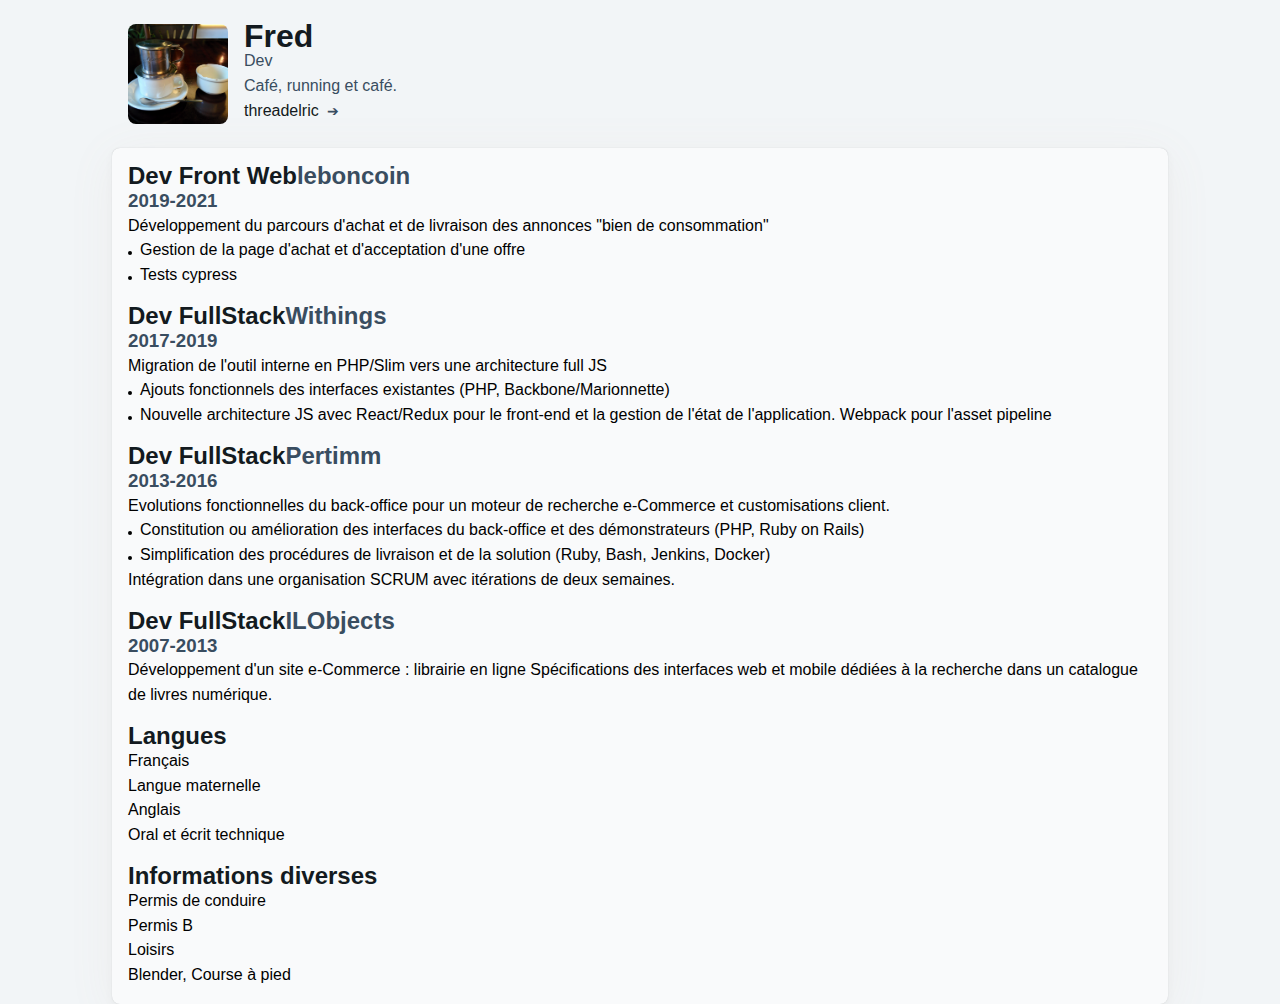
==== commit 47c2293b: "[core] clean styles" ====
--- a/index.html
+++ b/index.html
@@ -2,152 +2,138 @@
 <html lang="fr">
 
 <head>
-	<title>ThreadElric's page</title>
-	<meta charset="UTF-8">
-	<meta name="viewport" content="width=device-width, initial-scale=1" />
-	<style>
-		:root {
-			--page-max-width: 1024px;
-			--padding-0-5: 0.5rem;
-			--padding-1: 1rem;
-			--padding-1-5: 1.5rem;
+  <title>ThreadElric's page</title>
+  <meta charset="UTF-8">
+  <meta name="viewport" content="width=device-width, initial-scale=1" />
+  <style>
+    :root {
+      --page-max-width: 1024px;
+      --padding-0-5: 0.5rem;
+      --padding-1: 1rem;
+      --padding-1-5: 1.5rem;
 
-			/* COLORS */
-			--red-100-color: hsl(360, 100%, 91%);
-			--red-200-color: hsl(360, 82%, 89%);
-			--red-300-color: hsl(360, 77%, 78%);
-			--red-400-color: hsl(360, 71%, 66%);
-			--red-500-color: hsl(356, 64%, 55%);
-			--red-600-color: hsl(354, 67%, 44%);
-			--red-700-color: hsl(352, 72%, 38%);
-			--red-800-color: hsl(350, 79%, 28%);
-			--red-900-color: hsl(348, 94%, 20%);
+      /* 210, 25%, 73% */
+      --brand-hue: 210;
+      --brand-saturation: 25%;
+      --brand-light: 73%;
 
-			--grey-900-color: hsl(0, 0%, 13%);
-			--grey-800-color: hsl(0, 0%, 23%);
-			--grey-700-color: hsl(0, 0%, 32%);
-			--grey-600-color: hsl(0, 0%, 38%);
-			--grey-500-color: hsl(0, 0%, 49%);
-			--grey-400-color: hsl(0, 0%, 62%);
-			--grey-300-color: hsl(0, 0%, 69%);
-			--grey-200-color: hsl(0, 0%, 81%);
-			--grey-100-color: hsl(0, 0%, 88%);
-		}
-	</style>
-	<link href="./assets/main.css" rel="stylesheet" />
+      --brand: hsl(var(--brand-hue) var(--brand-saturation) var(--brand-light));
+
+      --text-primary: hsl(210 25% 10%);
+      --text-secondary: hsl(210 25% 30%);
+
+      --surface-0-dp: hsl(var(--brand-hue) 25% 90%);
+      --surface-2-dp: hsl(var(--brand-hue) 20% 70%);
+      --surface-4-dp: hsl(var(--brand-hue) 20% 70%);
+      --surface-6-dp: hsl(var(--brand-hue) 42% 98%);
+
+      --box-shadow-1: 0 8px 48px hsl(0, 0%, 93%);
+      --box-shadow-2: 0 4px 8px hsl(210, 7%, 28%, 0.06);
+      --box-shadow-3: 0 0 1px hsl(210, 7%, 28%, 0.36);
+
+      --border-radius-normal: 8px;
+    }
+  </style>
+  <link href="./assets/main.css" rel="stylesheet" />
 </head>
 
-<body>
-	<main>
+<body class="[ vstack ][ surface-0-dp ]" data-stack-variant="large">
+  <header>
+    <div class="[ profile ] [ page ]">
+      <img alt="" src="assets/me@mobile.jpg" data-placeholder="A" />
+      <div class="[ text-secondary ]">
+        <h1>Fred</h1>
+        Dev
+        <p>Café, running et café.</p>
+        <a href="https://github.com/ThreadElric">threadelric</a>
+      </div>
+    </div>
+  </header>
+  <main class="[ summary ] [ page box tile vstack ] [ surface-6-dp ]">
+    <section>
+      <h2 class="[ text-primary ]">
+        Dev Front Web<span class="[ text-secondary ]">leboncoin</span>
+      </h2>
+      <h3 class="[ text-secondary ]">
+        2019-2021
+      </h3>
+      <div>
+        Développement du parcours d'achat et de livraison des annonces "bien de consommation"
+        <ul>
+          <li>Gestion de la page d'achat et d'acceptation d'une offre</li>
+          <li>Tests cypress</li>
+        </ul>
+      </div>
+    </section>
+    <section>
+      <h2>
+        Dev FullStack<span class="[ text-secondary ]">Withings</span>
+      </h2>
+      <h3 class="[ text-secondary ]">
+        2017-2019
+      </h3>
+      <div>
+        Migration de l'outil interne en PHP/Slim vers une architecture full JS
+        <ul>
+          <li>Ajouts fonctionnels des interfaces existantes (PHP, Backbone/Marionnette)</li>
+          <li>Nouvelle architecture JS avec React/Redux pour le front-end et la gestion de
+            l'état de l'application. Webpack pour l'asset pipeline</li>
+        </ul>
+      </div>
+    </section>
+    <section>
+      <h2>
+        Dev FullStack<span class="[ text-secondary ]">Pertimm</span>
+      </h2>
+      <h3 class="[ text-secondary ]">2013-2016</h3>
+      <div>
+        Evolutions fonctionnelles du back-office pour un moteur de recherche e-Commerce et customisations
+        client.
+        <div>
+          <ul>
+            <li>Constitution ou amélioration des interfaces du back-office et des
+              démonstrateurs (PHP, Ruby on
+              Rails)</li>
+            <li>Simplification des procédures de livraison et de la solution (Ruby, Bash,
+              Jenkins, Docker)</li>
+          </ul>
+          Intégration dans une organisation SCRUM avec itérations de deux semaines.
+        </div>
+      </div>
+    </section>
+    <section>
+      <h2>
+        Dev FullStack<span class="[ text-secondary ]">ILObjects</span>
+      </h2>
+      <h3 class="[ text-secondary ]">2007-2013</h3>
+      <div>
+        Développement d&apos;un site e-Commerce : librairie en ligne
+        Spécifications des interfaces web et mobile dédiées à la recherche dans
+        un catalogue de livres numérique.
+      </div>
+    </section>
 
-		<section>
-			<img alt="" src="assets/me@mobile.jpg" data-placeholder="A" />
-			<div>
-				<h1>Fred</h1>
-				Développeur FullStack
-				<p>Café, running et café.</p>
-				<a href="https://github.com/ThreadElric">threadelric</a>
-			</div>
-		</section>
-
-		<section>
-			<h2>
-				leboncoin <span>2019-2021</span>
-			</h2>
-			<p>
-				Dev Front web
-			</p>
-			<div>
-				Développement du parcours d'achat et de livraison des annonces "bien de consommation"
-				<div>
-					<u>Réalisations :</u>
-					<ul>
-						<li>Gestion de la page d'achat et d'acceptation d'une offre</li>
-						<li>Tests cypress</li>
-					</ul>
-				</div>
-			</div>
-		</section>
-		<section>
-			<h2>
-				Withings <span>2017-2019</span>
-			</h2>
-			<p>
-				Dev FullStack
-			</p>
-			<div>
-				Migration de l'outil interne en PHP/Slim vers une architecture full JS
-				<div>
-					<u>R&eacute;alisations :</u>
-					<ul>
-						<li>Ajouts fonctionnels des interfaces existantes (PHP, Backbone/Marionnette)</li>
-						<li>Nouvelle architecture JS avec React/Redux pour le front-end et la gestion de
-							l'état de l'application. Webpack pour l'asset pipeline</li>
-					</ul>
-				</div>
-			</div>
-		</section>
-		<section>
-			<h2>
-				Pertimm <span>2013-2016</span>
-			</h2>
-			<p>
-				Dev FullStack
-			</p>
-			<div>
-				Evolutions fonctionnelles du back-office pour un moteur de recherche e-Commerce et customisations
-				client.
-				<div>
-					<u>Réalisations</u>:
-					<ul>
-						<li>Constitution ou amélioration des interfaces du back-office et des
-							démonstrateurs (PHP, Ruby on
-							Rails)</li>
-						<li>Simplification des procédures de livraison et de la solution (Ruby, Bash,
-							Jenkins, Docker)</li>
-					</ul>
-					Intégration dans une organisation SCRUM avec itérations de deux semaines.
-				</div>
-			</div>
-		</section>
-		<section>
-			<h2>
-				ILObjects <span>2007-2013</span>
-			</h2>
-			<p>
-				Dev FullStack
-			</p>
-			<div>
-				Développement d&apos;un site e-Commerce : librairie en ligne
-				Spécifications des interfaces web et mobile dédiées à la recherche dans
-				un catalogue de livres numérique.
-			</div>
-		</section>
-
-		<section>
-			<h2>Langues</h2>
-			<p>
-			<dl>
-				<dt>Français</dt>
-				<dd>Langue maternelle</dd>
-				<dt>Anglais</dt>
-				<dd>Oral et écrit technique</dd>
-			</dl>
-			</p>
-		</section>
-		<section>
-			<h2>Informations diverses</h2>
-			<p>
-			<dl>
-				<dt>Permis de conduire</dt>
-				<dd>Permis B</dd>
-				<dt>Loisirs</dt>
-				<dd>Blender, Course à pied</dd>
-			</dl>
-			</p>
-		</section>
-
-	</main>
+    <section>
+      <h2>Langues</h2>
+      <p>
+      <dl>
+        <dt>Français</dt>
+        <dd>Langue maternelle</dd>
+        <dt>Anglais</dt>
+        <dd>Oral et écrit technique</dd>
+      </dl>
+      </p>
+    </section>
+    <section>
+      <h2>Informations diverses</h2>
+      <dl>
+        <dt>Permis de conduire</dt>
+        <dd>Permis B</dd>
+        <dt>Loisirs</dt>
+        <dd>Blender, Course à pied</dd>
+      </dl>
+    </section>
+  </main>
 </body>
 
 </html>
--- a/assets/main.css
+++ b/assets/main.css
@@ -14,12 +14,65 @@
 /* body */
 
 body {
-  background-color: var(--grey-100-color);
   font-family: sans-serif;
   line-height: 1.55em;
   font-size: 16px;
+}
 
-  background-image: linear-gradient(to left, #dedede, #eee);
+h1,
+h2,
+h3 {
+  color: var(--text-primary);
+}
+
+/* lists */
+
+ul {
+  display: block;
+}
+
+ul > li {
+  list-style: none;
+  display: flex;
+  align-items: baseline;
+  gap: 0.5rem;
+}
+
+ul > li::before {
+  --size: 0.25rem;
+  content: "";
+  border-radius: 50%;
+  background-color: black;
+  flex: 0 0 var(--size);
+  height: var(--size);
+  width: var(--size);
+}
+
+
+/* BRANDS */
+
+.surface-0-dp {
+  background-color: hsl(210, 25%, 96%);
+}
+
+.surface-6-dp {
+  background-color: hsl(210, 25%, 98%);
+}
+
+.text-primary {
+  color: var(--text-primary);
+}
+
+.text-secondary {
+  color: var(--text-secondary);
+}
+
+/* images */
+
+img,
+picture {
+  display: block;
+  max-width:100%;
 }
 
 /* utils */
@@ -30,193 +83,73 @@
   gap: var(--padding-1);
 }
 
-/* pills */
-.pills {
-  border-radius: 10px;
-  border: 1px solid var(--red-200-color);
-  background-color: var(--red-100-color);
-  color: var(--red-800-color);
-  padding: 0.25em 0.75em;
-  font-size: 0.8em;
-  text-transform: uppercase;
-  vertical-align: top;
+.page {
+  margin: 0 auto;
+  padding: 0 var(--padding-1);
+  max-width: var(--page-max-width);
+  box-sizing: content-box;
 }
 
-/* Link */
-.link {
-  color: var(--red-500-color);
-  text-decoration: none;
-  /*display: block;*/
+.box {
+  padding: var(--padding-1);
 }
 
-.link::before {
-  content: attr(data-icon);
-  text-transform: bold;
-  font-size: 0.9em;
-  color: var(--red-300-color);
+.vstack > * + * {
+  margin-top: var(--padding-1);
 }
 
-/* Paper */
-
-.paper {
-  background-color: hsl(0, 0%, 100%);
-  padding: 1em;
-  border: 0;
-  border-top: 1px solid var(--grey-100-color);
+.vstack[data-stack-variant="large"] > * + * {
+  margin-top: var(--padding-1-5);
 }
 
-.paper.full-width {
-  margin: 0;
-  border-radius: 0;
-  width: 100%;
-}
-
-.paper>.header {
-  color: var(--grey-900-color);
-  font-size: 0.9em;
-  font-weight: bold;
-  text-transform: uppercase;
-  letter-spacing: 0.1em;
-}
-
-.paper>.description {
-  color: var(--grey-500-color);
-
-  font-size: inherit;
-  font-weight: normal;
-
-  line-height: 1.5;
-
-  display: block;
-}
-
-.paper>.details {
-  font-size: 0.9em;
-}
-
-/* NAVIGATION */
-.navigation {
-  display: flex;
-  margin: 1em;
-  color: var(--grey-500-color);
-}
-
-.navigation .item {
+a {
   display: inline-block;
-  margin: 0 0.5em;
-  font-weight: bold;
-  font-size: 0.9em;
-  border-bottom: 2px solid transparent;
-}
-
-.navigation .item .link {
-  color: inherit;
+  color: var(--text-primary);
   text-decoration: none;
 }
 
-.navigation .item:hover,
-.navigation .item.selected,
-.navigation .item:target {
-  color: var(--red-400-color);
-  border-bottom: 2px solid var(--red-400-color);
+a[href^="https://"]::after {
+  content: "\2794";
+  display: inherit;
+  margin-inline-start: var(--padding-0-5);
+  font-size: 0.9em;
+  color: var(--text-secondary);
+  transition: transform 300ms ease-in;
 }
-
-.navigation .right {
-  margin-left: auto;
-}
-
-/* END NAVIGATION */
-
-.list {
-  margin: 0 1em;
-}
-
-.definitions {
-  font-size: 0.9em;
-}
-
-.definitions .definition {
-  color: var(--grey-900-color);
-  font-weight: bold;
-}
-
-.definitions .description {
-  margin-left: 1em;
-}
-
-.main {
-  margin: 0 auto;
-  padding: 0 var(--padding-1);
-  width: 100%;
-  max-width: calc(var(--page-max-width) + var(--padding-1) * 2);
-}
-
-.me {
-  background-color: transparent;
-  margin: var(--padding-1-5) 0;
-}
-
-.me>.image {
-  border-radius: 10% 25%;
-
-  height: 50px;
-  width: 50px;
-
-  object-fit: cover;
-  object-position: center center;
-
-  filter: grayscale(1);
-  transition: filter 0.5s;
-}
-
-.me>.image:hover {
-  filter: none;
-}
-
-@media only screen and (max-width:480px) {
-  .navigation {
-    flex-wrap: wrap;
-    justify-content: center;
+@media (hover: hover) {
+  a:hover {
+    text-decoration: underline;
   }
 
-  .navigation .item {
-    padding-top: 0;
-    padding-bottom: 1em;
-  }
-
-  .navigation .item:nth-of-type(1) {
-    flex: 0 0 100%;
-    text-align: center;
-    padding: 0.5em;
-  }
-
-  .navigation .right {
-    margin: 0;
+  a[href^="https://"]:hover::after {
+    transform: translate(5px);
   }
 }
 
-@media only print {
-  .navigation {
-    display: none;
-  }
 
-  .me .image {
-    display: none;
-  }
+/* BLOCKS */
 
-  .cv {
-    display: flex;
-    flex-direction: column;
+.tile {
+  box-shadow: var(--box-shadow-1), var(--box-shadow-2), var(--box-shadow-3);
+  border-radius: var(--border-radius-normal);
+}
 
-    max-width: 90%;
-    margin: auto;
-  }
+.profile {
+  display: flex;
+  align-items: center;
+  margin-block: var(--padding-1-5);
+  gap: var(--padding-1);
+}
 
-  body {
-    background-color: transparent;
-  }
+.profile img {
+  background-color: var(--surface-2-dp);
+  width: 100px;
+  aspect-ratio: 1/1;
+  object-fit: cover;
+  border-radius: var(--border-radius-normal);
+}
 
-  .description.joke {
-    visibility: hidden;
-  }
+
+.profile > .profile__inner {
+
 }
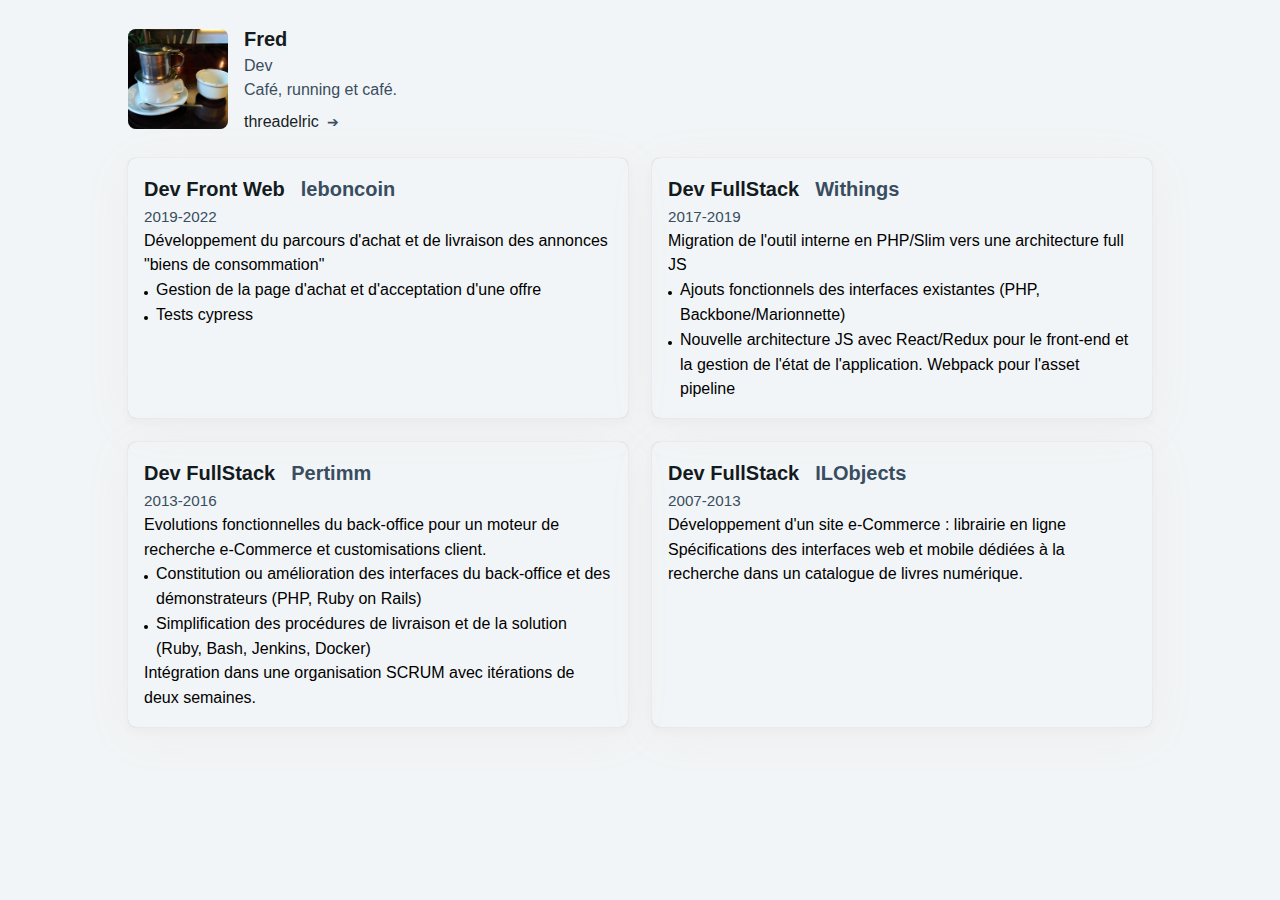
==== commit 63b1fa2c: "[core] more styles and fix typo" ====
--- a/index.html
+++ b/index.html
@@ -8,9 +8,10 @@
   <style>
     :root {
       --page-max-width: 1024px;
-      --padding-0-5: 0.5rem;
-      --padding-1: 1rem;
-      --padding-1-5: 1.5rem;
+
+      --spacing-0-5: 0.5rem;
+      --spacing-1: 1rem;
+      --spacing-1-5: 1.5rem;
 
       /* 210, 25%, 73% */
       --brand-hue: 210;
@@ -21,6 +22,11 @@
 
       --text-primary: hsl(210 25% 10%);
       --text-secondary: hsl(210 25% 30%);
+
+      --text-title: 1.25rem;
+      --text-subtitle: 1.10rem;
+      --text-body: 1rem;
+      --text-small: 0.95rem;
 
       --surface-0-dp: hsl(var(--brand-hue) 25% 90%);
       --surface-2-dp: hsl(var(--brand-hue) 20% 70%);
@@ -38,41 +44,37 @@
 </head>
 
 <body class="[ vstack ][ surface-0-dp ]" data-stack-variant="large">
-  <header>
-    <div class="[ profile ] [ page ]">
-      <img alt="" src="assets/me@mobile.jpg" data-placeholder="A" />
-      <div class="[ text-secondary ]">
-        <h1>Fred</h1>
-        Dev
-        <p>Café, running et café.</p>
+  <header class="[ page ]">
+    <div class="[ profile ]">
+      <img alt="" src="assets/me@mobile.jpg" data-placeholder="F" />
+      <div class="[ profile__inner ] [ text-secondary text-body ]">
+        <h1 class="[ text-primary text-title ]">Fred</h1>
+        <h2 class="[ text-secondary ]">Dev</h2>
+        <p class="[ text-secondary text-body ]">Café, running et café.</p>
         <a href="https://github.com/ThreadElric">threadelric</a>
       </div>
     </div>
   </header>
-  <main class="[ summary ] [ page box tile vstack ] [ surface-6-dp ]">
-    <section>
-      <h2 class="[ text-primary ]">
+  <main class="[ page grid-2 ]">
+    <section class="[ box tile ]">
+      <h2 class="[ text-primary text-title ] [ row ]">
         Dev Front Web<span class="[ text-secondary ]">leboncoin</span>
       </h2>
-      <h3 class="[ text-secondary ]">
-        2019-2021
-      </h3>
-      <div>
-        Développement du parcours d'achat et de livraison des annonces "bien de consommation"
+      <h3 class="[ text-secondary text-small ]">2019-2022</h3>
+      <div class="[ text-body ]">
+        Développement du parcours d'achat et de livraison des annonces "biens de consommation"
         <ul>
           <li>Gestion de la page d'achat et d'acceptation d'une offre</li>
           <li>Tests cypress</li>
         </ul>
       </div>
     </section>
-    <section>
-      <h2>
+    <section class="[ box tile ]">
+      <h2 class="[ text-primary text-title ] [ row ]">
         Dev FullStack<span class="[ text-secondary ]">Withings</span>
       </h2>
-      <h3 class="[ text-secondary ]">
-        2017-2019
-      </h3>
-      <div>
+      <h3 class="[ text-secondary text-small ]">2017-2019</h3>
+      <div class="[ text-body ]">
         Migration de l'outil interne en PHP/Slim vers une architecture full JS
         <ul>
           <li>Ajouts fonctionnels des interfaces existantes (PHP, Backbone/Marionnette)</li>
@@ -81,12 +83,12 @@
         </ul>
       </div>
     </section>
-    <section>
-      <h2>
+    <section class="[ box tile ]">
+      <h2 class="[ text-primary text-title ] [ row ]">
         Dev FullStack<span class="[ text-secondary ]">Pertimm</span>
       </h2>
-      <h3 class="[ text-secondary ]">2013-2016</h3>
-      <div>
+      <h3 class="[ text-secondary text-small ]">2013-2016</h3>
+      <div class="[ text-body ]">
         Evolutions fonctionnelles du back-office pour un moteur de recherche e-Commerce et customisations
         client.
         <div>
@@ -101,37 +103,16 @@
         </div>
       </div>
     </section>
-    <section>
-      <h2>
+    <section class="[ box tile ]">
+      <h2 class="[ text-primary text-title ] [ row ]">
         Dev FullStack<span class="[ text-secondary ]">ILObjects</span>
       </h2>
-      <h3 class="[ text-secondary ]">2007-2013</h3>
-      <div>
-        Développement d&apos;un site e-Commerce : librairie en ligne
+      <h3 class="[ text-secondary text-small ]">2007-2013</h3>
+      <div class="[ text-body ]">
+        Développement d'un site e-Commerce : librairie en ligne
         Spécifications des interfaces web et mobile dédiées à la recherche dans
         un catalogue de livres numérique.
       </div>
-    </section>
-
-    <section>
-      <h2>Langues</h2>
-      <p>
-      <dl>
-        <dt>Français</dt>
-        <dd>Langue maternelle</dd>
-        <dt>Anglais</dt>
-        <dd>Oral et écrit technique</dd>
-      </dl>
-      </p>
-    </section>
-    <section>
-      <h2>Informations diverses</h2>
-      <dl>
-        <dt>Permis de conduire</dt>
-        <dd>Permis B</dd>
-        <dt>Loisirs</dt>
-        <dd>Blender, Course à pied</dd>
-      </dl>
     </section>
   </main>
 </body>
--- a/assets/main.css
+++ b/assets/main.css
@@ -15,7 +15,7 @@
 
 body {
   font-family: sans-serif;
-  line-height: 1.55em;
+  line-height: 1.55;
   font-size: 16px;
 }
 
@@ -23,6 +23,9 @@
 h2,
 h3 {
   color: var(--text-primary);
+  font-size: 1rem;
+  font-weight: normal;
+  text-decoration: none;
 }
 
 /* lists */
@@ -59,12 +62,34 @@
   background-color: hsl(210, 25%, 98%);
 }
 
+/* TEXTS */
+
 .text-primary {
   color: var(--text-primary);
 }
 
 .text-secondary {
   color: var(--text-secondary);
+}
+
+.text-title {
+  font-size: var(--text-title);
+  font-weight: bold;
+}
+
+.text-subtitle {
+  font-size: var(--text-subtitle);
+  font-weight: normal;
+}
+
+.text-body {
+  font-size: var(--text-body);
+  font-weight: normal;
+}
+
+.text-small {
+  font-size: var(--text-small);
+  font-weight: normal;
 }
 
 /* images */
@@ -80,26 +105,38 @@
 .row {
   display: flex;
   flex-direction: row;
-  gap: var(--padding-1);
+  gap: var(--spacing-1);
+}
+
+.grid-2 {
+  display: flex;
+  flex-direction: row;
+  flex-wrap: wrap;
+  gap: var(--spacing-1-5);
+}
+
+.grid-2 > * {
+  flex-grow: 1;
+  flex-basis: 350px;
 }
 
 .page {
   margin: 0 auto;
-  padding: 0 var(--padding-1);
+  padding: 0 var(--spacing-1);
   max-width: var(--page-max-width);
   box-sizing: content-box;
 }
 
 .box {
-  padding: var(--padding-1);
+  padding: var(--spacing-1);
 }
 
 .vstack > * + * {
-  margin-top: var(--padding-1);
+  margin-block-start: var(--spacing-1);
 }
 
 .vstack[data-stack-variant="large"] > * + * {
-  margin-top: var(--padding-1-5);
+  margin-block-start: var(--spacing-1-5);
 }
 
 a {
@@ -111,7 +148,7 @@
 a[href^="https://"]::after {
   content: "\2794";
   display: inherit;
-  margin-inline-start: var(--padding-0-5);
+  margin-inline-start: var(--spacing-0-5);
   font-size: 0.9em;
   color: var(--text-secondary);
   transition: transform 300ms ease-in;
@@ -137,8 +174,8 @@
 .profile {
   display: flex;
   align-items: center;
-  margin-block: var(--padding-1-5);
-  gap: var(--padding-1);
+  margin-block: var(--spacing-1-5);
+  gap: var(--spacing-1);
 }
 
 .profile img {
@@ -149,7 +186,10 @@
   border-radius: var(--border-radius-normal);
 }
 
+.profile > .profile__inner {
+  line-height: 1.5;
+}
 
-.profile > .profile__inner {
-
+.profile > .profile__inner > a {
+  margin-top: var(--spacing-0-5);
 }
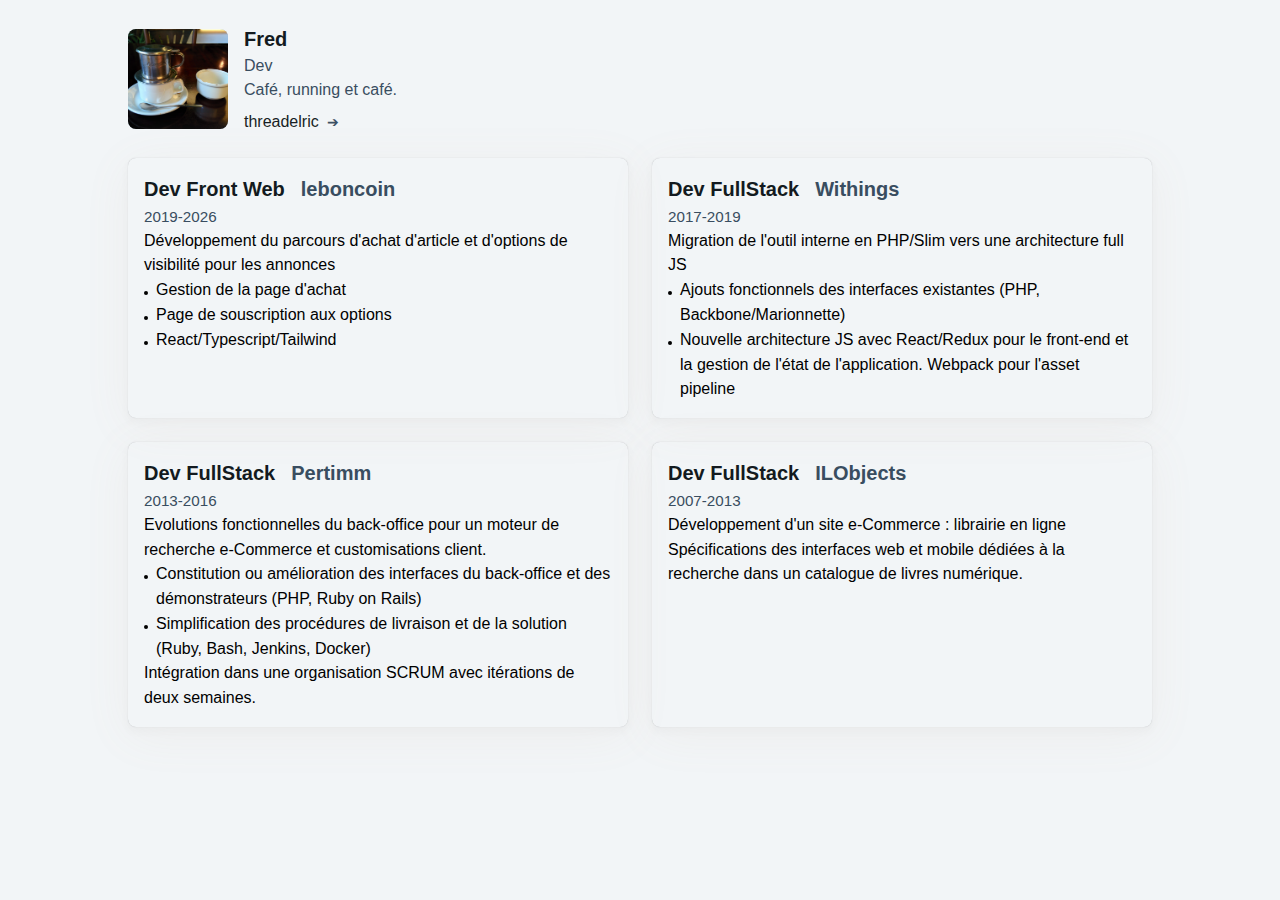
==== commit e02e700d: "[core] add dynamic current year" ====
--- a/index.html
+++ b/index.html
@@ -60,12 +60,13 @@
       <h2 class="[ text-primary text-title ] [ row ]">
         Dev Front Web<span class="[ text-secondary ]">leboncoin</span>
       </h2>
-      <h3 class="[ text-secondary text-small ]">2019-2022</h3>
+      <h3 class="[ text-secondary text-small ]">2019-<span id="now"></span></h3>
       <div class="[ text-body ]">
-        Développement du parcours d'achat et de livraison des annonces "biens de consommation"
+        Développement du parcours d'achat d'article et d'options de visibilité pour les annonces
         <ul>
-          <li>Gestion de la page d'achat et d'acceptation d'une offre</li>
-          <li>Tests cypress</li>
+          <li>Gestion de la page d'achat</li>
+          <li>Page de souscription aux options</li>
+          <li>React/Typescript/Tailwind</li>
         </ul>
       </div>
     </section>
@@ -115,6 +116,11 @@
       </div>
     </section>
   </main>
+  <script>
+    const nowElement = document.getElementById('now')
+    const year = new Date().getFullYear()
+    nowElement.innerText= year
+  </script>
 </body>
 
 </html>
